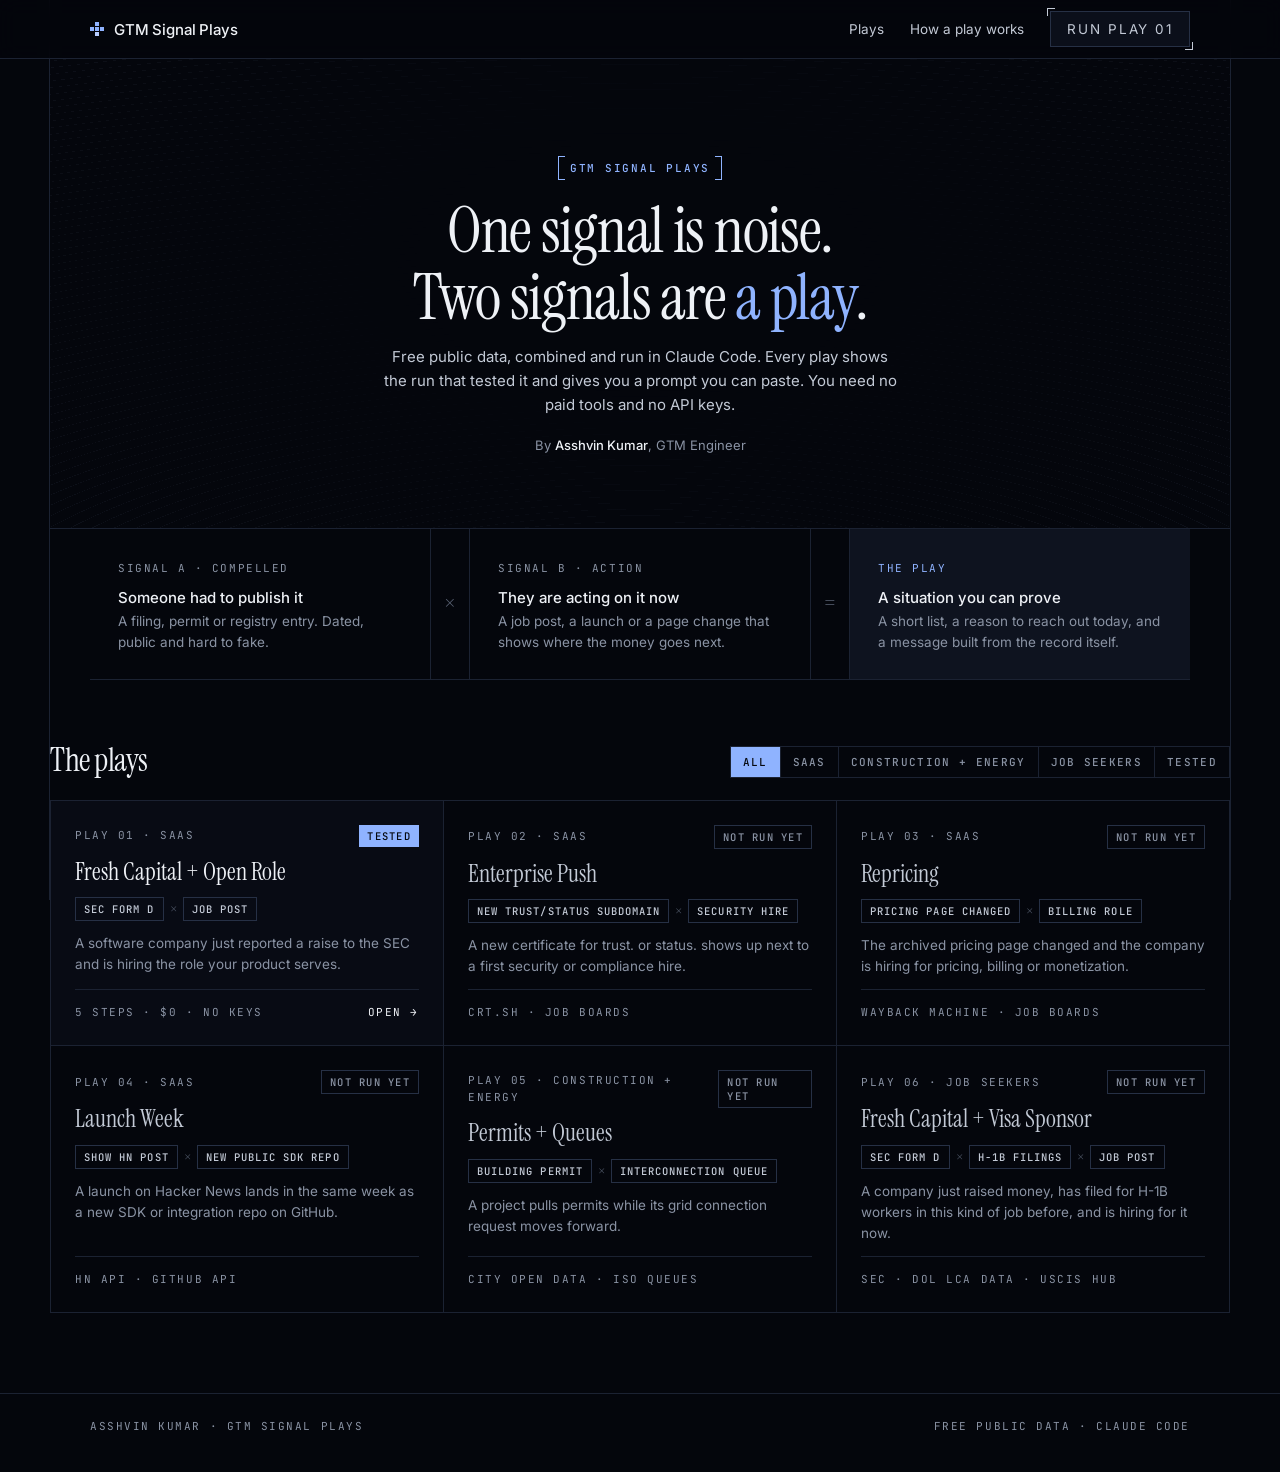
==== index.html @ 68082cbf "feat: GTM Signal Plays site with Play 01 Co-Authored-By: Claude Opus 5.5 <noreply@anthropic.com>" ====
<!doctype html>
<html lang="en">
<head>
<meta charset="utf-8">
<meta name="viewport" content="width=device-width, initial-scale=1">
<title>GTM Signal Plays · Asshvin Kumar</title>
<meta name="description" content="GTM plays built from two free public signals, run in Claude Code. Each play ships with the run that tested it and a prompt you can paste.">
<link rel="preconnect" href="https://fonts.googleapis.com">
<link rel="preconnect" href="https://fonts.gstatic.com" crossorigin>
<link href="https://fonts.googleapis.com/css2?family=Instrument+Serif:ital@0;1&family=Inter:wght@400;500;600&family=JetBrains+Mono:wght@500;600&display=swap" rel="stylesheet">
<link rel="stylesheet" href="assets/site.css">
</head>
<body>
<header class="nav">
  <div class="wrap">
    <a class="brand" href="./"><i></i>GTM Signal Plays</a>
    <nav aria-label="Main navigation"><a href="#plays">Plays</a><a href="#how">How a play works</a><a class="cta brackets" href="plays/01-fresh-capital-open-role/">Run Play 01</a></nav>
  </div>
</header>

<main>
  <section class="hero wrap" aria-labelledby="hero-title">
    <span class="bracket-tag rise">GTM SIGNAL PLAYS</span>
    <h1 class="display rise d1" id="hero-title">One signal is noise.<br>Two signals are <em>a play</em>.</h1>
    <p class="lede rise d2">Free public data, combined and run in Claude Code. Every play shows the run that tested it and gives you a prompt you can paste. You need no paid tools and no API keys.</p>
    <p class="byline rise d3">By <b>Asshvin Kumar</b>, GTM Engineer</p>
  </section>

  <section class="wrap" id="how" aria-label="How a play works">
    <div class="equation">
      <div class="eq-box"><span class="mono">Signal A · compelled</span><h3>Someone had to publish it</h3><p>A filing, permit or registry entry. Dated, public and hard to fake.</p></div>
      <div class="eq-op" aria-hidden="true">×</div>
      <div class="eq-box"><span class="mono">Signal B · action</span><h3>They are acting on it now</h3><p>A job post, a launch or a page change that shows where the money goes next.</p></div>
      <div class="eq-op" aria-hidden="true">=</div>
      <div class="eq-box play"><span class="mono">The play</span><h3>A situation you can prove</h3><p>A short list, a reason to reach out today, and a message built from the record itself.</p></div>
    </div>
  </section>

  <section class="sec wrap" id="plays" aria-labelledby="plays-title">
    <div class="sec-head">
      <h2 id="plays-title">The plays</h2>
      <div class="filters" role="group" aria-label="Filter plays">
        <button class="filter" aria-pressed="true" data-f="all">All</button>
        <button class="filter" aria-pressed="false" data-f="saas">SaaS</button>
        <button class="filter" aria-pressed="false" data-f="built">Construction + energy</button>
        <button class="filter" aria-pressed="false" data-f="jobs">Job seekers</button>
        <button class="filter" aria-pressed="false" data-f="ran">Tested</button>
      </div>
    </div>

    <div class="grid">
      <a class="play-card" href="plays/01-fresh-capital-open-role/" data-tags="saas ran jobs">
        <div class="top"><span class="mono">Play 01 · SaaS</span><span class="status ran">Tested</span></div>
        <h3>Fresh Capital + Open Role</h3>
        <div class="sig"><span>SEC Form D</span><b>×</b><span>Job post</span></div>
        <p>A software company just reported a raise to the SEC and is hiring the role your product serves.</p>
        <div class="card-foot"><span class="mono">5 steps · $0 · no keys</span><span class="mono" style="color:var(--ink)">Open →</span></div>
      </a>

      <div class="play-card queued" data-tags="saas">
        <div class="top"><span class="mono">Play 02 · SaaS</span><span class="status queued">Not run yet</span></div>
        <h3>Enterprise Push</h3>
        <div class="sig"><span>New trust/status subdomain</span><b>×</b><span>Security hire</span></div>
        <p>A new certificate for trust. or status. shows up next to a first security or compliance hire.</p>
        <div class="card-foot"><span class="mono">crt.sh · job boards</span></div>
      </div>

      <div class="play-card queued" data-tags="saas">
        <div class="top"><span class="mono">Play 03 · SaaS</span><span class="status queued">Not run yet</span></div>
        <h3>Repricing</h3>
        <div class="sig"><span>Pricing page changed</span><b>×</b><span>Billing role</span></div>
        <p>The archived pricing page changed and the company is hiring for pricing, billing or monetization.</p>
        <div class="card-foot"><span class="mono">Wayback Machine · job boards</span></div>
      </div>

      <div class="play-card queued" data-tags="saas">
        <div class="top"><span class="mono">Play 04 · SaaS</span><span class="status queued">Not run yet</span></div>
        <h3>Launch Week</h3>
        <div class="sig"><span>Show HN post</span><b>×</b><span>New public SDK repo</span></div>
        <p>A launch on Hacker News lands in the same week as a new SDK or integration repo on GitHub.</p>
        <div class="card-foot"><span class="mono">HN API · GitHub API</span></div>
      </div>

      <div class="play-card queued" data-tags="built">
        <div class="top"><span class="mono">Play 05 · Construction + energy</span><span class="status queued">Not run yet</span></div>
        <h3>Permits + Queues</h3>
        <div class="sig"><span>Building permit</span><b>×</b><span>Interconnection queue</span></div>
        <p>A project pulls permits while its grid connection request moves forward.</p>
        <div class="card-foot"><span class="mono">City open data · ISO queues</span></div>
      </div>

      <div class="play-card queued" data-tags="saas jobs">
        <div class="top"><span class="mono">Play 06 · Job seekers</span><span class="status queued">Not run yet</span></div>
        <h3>Fresh Capital + Visa Sponsor</h3>
        <div class="sig"><span>SEC Form D</span><b>×</b><span>H-1B filings</span><b>×</b><span>Job post</span></div>
        <p>A company just raised money, has filed for H-1B workers in this kind of job before, and is hiring for it now.</p>
        <div class="card-foot"><span class="mono">SEC · DOL LCA data · USCIS hub</span></div>
      </div>
    </div>
  </section>
</main>

<footer class="site">
  <div class="wrap"><span class="mono">Asshvin Kumar · GTM Signal Plays</span><span class="mono">Free public data · Claude Code</span></div>
</footer>

<script>
  const buttons = document.querySelectorAll('.filter');
  const cards = document.querySelectorAll('.play-card');
  buttons.forEach((b) => b.addEventListener('click', () => {
    buttons.forEach((x) => x.setAttribute('aria-pressed', String(x === b)));
    const f = b.dataset.f;
    cards.forEach((c) => { c.hidden = f !== 'all' && !c.dataset.tags.split(' ').includes(f); });
  }));
</script>
</body>
</html>
---- assets/site.css ----
/* GTM Signal Plays · Asshvin Kumar
   Dark navy system: framed column, thin borders, serif + light-blue accent, mono labels, bracket corners. */
:root {
  --bg: #04060c; --bg-2: #080b14; --panel: #0b0f1a; --panel-2: #0f1422;
  --line: #1b2232; --line-2: #263045;
  --ink: #eef1f6; --ink-2: #c3cad6; --muted: #8a93a4; --dim: #5d6678;
  --accent: #8fb3ff; --accent-2: #b7cdff; --accent-ink: #06090f; --accent-soft: rgba(143,179,255,.08);
  --ok: #7fd6b5;
  --serif: 'Instrument Serif', Georgia, serif;
  --sans: Inter, system-ui, -apple-system, sans-serif;
  --mono: 'JetBrains Mono', ui-monospace, Menlo, monospace;
  --ease: cubic-bezier(.16, 1, .3, 1);
  --frame: 1180px;
}
* { box-sizing: border-box; margin: 0; padding: 0; }
html { -webkit-text-size-adjust: 100%; scroll-behavior: smooth; }
body { background: var(--bg); color: var(--ink); font: 400 14.5px/1.6 var(--sans); -webkit-font-smoothing: antialiased; }
/* framed center column, like a page ruler */
body::before { content: ""; position: fixed; inset: 0; max-width: var(--frame); margin: 0 auto; pointer-events: none; z-index: 0;
  border-left: 1px solid var(--line); border-right: 1px solid var(--line); }
main, header, footer { position: relative; z-index: 1; }
a { color: inherit; }
img, video { display: block; max-width: 100%; }
.wrap { max-width: var(--frame); margin: 0 auto; padding: 0 40px; }
.mono { font-family: var(--mono); letter-spacing: .14em; text-transform: uppercase; font-size: 11px; color: var(--muted); }

/* corner brackets helper */
.brackets { position: relative; }
.brackets::before, .brackets::after { content: ""; position: absolute; width: 7px; height: 7px; border-color: var(--ink-2); border-style: solid; }
.brackets::before { top: -4px; left: -4px; border-width: 1px 0 0 1px; }
.brackets::after { bottom: -4px; right: -4px; border-width: 0 1px 1px 0; }

/* nav */
.nav { position: sticky; top: 0; z-index: 20; background: rgba(4,6,12,.82); backdrop-filter: blur(10px); border-bottom: 1px solid var(--line); }
.nav .wrap { display: flex; align-items: center; justify-content: space-between; height: 58px; }
.brand { display: flex; align-items: center; gap: 10px; text-decoration: none; font: 500 15px var(--sans); letter-spacing: -.01em; }
.brand i { width: 14px; height: 14px; display: grid; grid-template-columns: repeat(3, 1fr); gap: 1px; }
.brand i::before { content: ""; grid-column: 2; width: 4px; height: 4px; background: var(--accent); box-shadow: -5px 5px 0 var(--accent), 0 5px 0 var(--accent), 5px 5px 0 var(--accent), 0 10px 0 var(--accent-2); }
.nav nav { display: flex; align-items: center; gap: 26px; }
.nav nav a { font: 400 13.5px var(--sans); color: var(--ink-2); text-decoration: none; transition: color .2s; }
.nav nav a:hover { color: var(--ink); }
.cta { font: 500 11.5px var(--mono); letter-spacing: .14em; text-transform: uppercase; color: var(--ink); text-decoration: none;
  padding: 9px 16px; border: 1px solid var(--line-2); background: var(--panel); }
.cta:hover { border-color: var(--ink-2); }

/* hero */
.hero { position: relative; padding: 96px 40px 72px; text-align: center; overflow: hidden; border-bottom: 1px solid var(--line); }
.hero::before { content: ""; position: absolute; inset: -40% -10% 0; pointer-events: none; opacity: .9;
  background: repeating-radial-gradient(ellipse 120% 90% at 50% 120%, transparent 0 17px, rgba(160,180,220,.07) 17px 18px);
  -webkit-mask-image: radial-gradient(ellipse at 50% 60%, transparent 18%, #000 70%); mask-image: radial-gradient(ellipse at 50% 60%, transparent 18%, #000 70%); }
.hero > * { position: relative; }
.bracket-tag { display: inline-block; position: relative; padding: 5px 12px; font: 500 11px var(--mono); letter-spacing: .16em; color: var(--accent); text-transform: uppercase; }
.bracket-tag::before, .bracket-tag::after { content: ""; position: absolute; top: 0; bottom: 0; width: 6px; border: 1px solid var(--accent); }
.bracket-tag::before { left: 0; border-right: 0; }
.bracket-tag::after { right: 0; border-left: 0; }
h1.display { font: 400 clamp(38px, 5.2vw, 64px)/1.04 var(--serif); letter-spacing: -.02em; margin: 18px auto 14px; max-width: 760px; }
h1.display em, .play-head h1 em { font-style: normal; color: var(--accent); }
.lede { max-width: 520px; margin: 0 auto; color: var(--ink-2); font-size: 15px; }
.byline { margin-top: 18px; font-size: 13px; color: var(--muted); }
.byline b { color: var(--ink); font-weight: 500; }

/* signal x signal = play: one bordered strip, cells share borders */
.equation { display: grid; grid-template-columns: 1fr 40px 1fr 40px 1fr; border-bottom: 1px solid var(--line); }
.eq-box { padding: 26px 28px; }
.eq-box h3 { font: 500 15px var(--sans); margin: 10px 0 4px; }
.eq-box p { font-size: 13.5px; color: var(--muted); line-height: 1.55; }
.eq-box.play { background: var(--accent-soft); }
.eq-box.play .mono { color: var(--accent); }
.eq-op { display: grid; place-items: center; font: 400 22px var(--serif); color: var(--dim); border-left: 1px solid var(--line); border-right: 1px solid var(--line); }

/* sections */
.sec { padding: 64px 0 80px; }
.sec-head { display: flex; justify-content: space-between; align-items: end; gap: 20px; margin-bottom: 22px; flex-wrap: wrap; }
.sec-head h2 { font: 400 32px/1.05 var(--serif); letter-spacing: -.015em; }
.filters { display: flex; gap: 0; flex-wrap: wrap; border: 1px solid var(--line); }
.filter { font: 500 11px var(--mono); letter-spacing: .12em; text-transform: uppercase; padding: 8px 12px; border: 0; border-right: 1px solid var(--line);
  background: transparent; color: var(--muted); cursor: pointer; transition: color .2s, background .2s; }
.filter:last-child { border-right: 0; }
.filter:hover { color: var(--ink); }
.filter[aria-pressed="true"] { background: var(--accent); color: var(--accent-ink); }
.filter:focus-visible, .copy:focus-visible, .play-card:focus-visible, .expand:focus-visible, .close:focus-visible { outline: 1px solid var(--accent); outline-offset: 3px; }

/* play cards: one bordered grid */
.grid { display: grid; grid-template-columns: repeat(3, 1fr); border-top: 1px solid var(--line); border-left: 1px solid var(--line); }
.play-card { position: relative; display: flex; flex-direction: column; gap: 12px; padding: 24px; min-height: 236px; text-decoration: none;
  border-right: 1px solid var(--line); border-bottom: 1px solid var(--line); background: var(--bg-2); transition: background .3s var(--ease); }
a.play-card:hover { background: var(--panel-2); }
.play-card::before, .play-card::after { content: ""; position: absolute; width: 9px; height: 9px; opacity: 0; border-color: var(--accent); border-style: solid; transition: all .3s var(--ease); }
.play-card::before { top: 14px; left: 14px; border-width: 1px 0 0 1px; }
.play-card::after { bottom: 14px; right: 14px; border-width: 0 1px 1px 0; }
a.play-card:hover::before { opacity: 1; top: 8px; left: 8px; }
a.play-card:hover::after { opacity: 1; bottom: 8px; right: 8px; }
.play-card .top { display: flex; justify-content: space-between; align-items: center; }
.play-card h3 { font: 400 24px/1.1 var(--serif); }
.play-card p { font-size: 13.5px; color: var(--muted); line-height: 1.55; }
.sig { display: flex; gap: 6px; flex-wrap: wrap; align-items: center; }
.sig span { font: 500 10.5px var(--mono); letter-spacing: .1em; text-transform: uppercase; color: var(--ink-2); border: 1px solid var(--line-2); padding: 4px 8px; }
.sig b { font: 400 14px var(--serif); color: var(--dim); }
.card-foot { margin-top: auto; display: flex; justify-content: space-between; align-items: center; padding-top: 14px; border-top: 1px solid var(--line); }
.status { font: 500 10.5px var(--mono); letter-spacing: .12em; text-transform: uppercase; padding: 4px 8px; }
.status.ran { color: var(--accent-ink); background: var(--accent); }
.status.queued { color: var(--muted); border: 1px solid var(--line-2); }
.play-card.queued { background: var(--bg); }
.play-card.queued h3 { color: var(--ink-2); }
.play-card[hidden] { display: none; }

/* play page */
.play-head { position: relative; text-align: center; padding: 80px 40px 56px; overflow: hidden; border-bottom: 1px solid var(--line); }
.play-head::before { content: ""; position: absolute; inset: -40% -10% 0; pointer-events: none;
  background: repeating-radial-gradient(ellipse 120% 90% at 50% 120%, transparent 0 17px, rgba(160,180,220,.06) 17px 18px);
  -webkit-mask-image: radial-gradient(ellipse at 50% 60%, transparent 22%, #000 72%); mask-image: radial-gradient(ellipse at 50% 60%, transparent 22%, #000 72%); }
.play-head > * { position: relative; }
.play-head h1 { font: 400 clamp(34px, 4.6vw, 58px)/1.04 var(--serif); letter-spacing: -.02em; margin: 16px 0 14px; white-space: nowrap; }
.facts { display: inline-flex; flex-wrap: wrap; justify-content: center; margin: 26px auto 0; border: 1px solid var(--line); background: var(--bg-2); }
.facts span { padding: 9px 16px; font: 500 13px var(--sans); border-right: 1px solid var(--line); }
.facts span:last-child { border-right: 0; }
.facts span b { font: 500 10.5px var(--mono); letter-spacing: .12em; color: var(--muted); margin-right: 8px; }

.receipt2 { margin: 56px 0 64px; border: 1px solid var(--line); background: var(--bg-2); }
.receipt2 header { display: flex; justify-content: space-between; align-items: center; gap: 12px; flex-wrap: wrap; padding: 16px 24px; border-bottom: 1px solid var(--line); }
.receipt2 header .mono:first-child { color: var(--ink); }
.steps-row { display: grid; grid-template-columns: repeat(5, 1fr); }
.steps-row div { padding: 26px 24px 24px; border-right: 1px solid var(--line); }
.steps-row div:last-child { border-right: 0; background: var(--accent-soft); }
.steps-row strong { display: block; font: 400 42px/1 var(--serif); font-variant-numeric: tabular-nums; margin-bottom: 10px; }
.steps-row div:last-child strong { color: var(--accent); }
.steps-row span { display: block; font-size: 13px; color: var(--muted); line-height: 1.45; }
.receipt2 footer { padding: 14px 24px; border-top: 1px solid var(--line); font-size: 13px; color: var(--ink-2); }
.receipt2 footer b { color: var(--ok); font-weight: 500; }

.stage { display: flex; flex-direction: column; align-items: center; margin: 0 0 80px; }
.stage-frame { position: relative; width: min(400px, 100%); border: 1px solid var(--line-2); padding: 8px; background: var(--bg-2); }
.stage-frame video { width: 100%; height: auto; aspect-ratio: 9 / 16; background: var(--bg); cursor: zoom-in; }
.expand { position: absolute; top: 18px; right: 18px; font: 500 10.5px var(--mono); letter-spacing: .14em; text-transform: uppercase;
  background: rgba(4,6,12,.85); color: var(--ink); border: 1px solid var(--line-2); padding: 8px 11px; cursor: pointer; transition: border-color .2s; }
.expand:hover { border-color: var(--accent); }
.stage figcaption { margin-top: 14px; font-size: 12.5px; color: var(--muted); }

/* full-size viewer: the diagram at its real 1080px width, scroll to read */
dialog.lightbox { width: 100vw; height: 100vh; max-width: none; max-height: none; margin: 0; border: 0; padding: 0; background: rgba(4,6,12,.94); overflow: auto; }
dialog.lightbox::backdrop { background: rgba(4,6,12,.94); }
.lightbox-inner { width: min(1080px, 100%); margin: 0 auto; padding: 64px 0 48px; }
dialog.lightbox video { width: 100%; height: auto; display: block; border: 1px solid var(--line-2); background: var(--bg); }
.lightbox-bar { position: fixed; top: 0; left: 0; right: 0; display: flex; justify-content: space-between; align-items: center; padding: 12px 20px;
  background: rgba(4,6,12,.9); border-bottom: 1px solid var(--line); z-index: 2; }
.close { font: 500 10.5px var(--mono); letter-spacing: .14em; text-transform: uppercase; background: var(--accent); color: var(--accent-ink); border: 0; padding: 8px 12px; cursor: pointer; }

.simple { max-width: 680px; margin: 0 auto 72px; }
.simple h2 { font: 400 30px/1.1 var(--serif); letter-spacing: -.015em; margin-bottom: 14px; }
.simple > p { font-size: 15px; color: var(--ink-2); margin-bottom: 10px; }
.plain-steps { list-style: none; counter-reset: s; margin-top: 16px; border: 1px solid var(--line); }
.plain-steps li { counter-increment: s; display: grid; grid-template-columns: 34px 1fr; align-items: center; gap: 14px; padding: 13px 18px;
  font-size: 14.5px; color: var(--ink-2); border-bottom: 1px solid var(--line); background: var(--bg-2); }
.plain-steps li:last-child { border-bottom: 0; }
.plain-steps li::before { content: "0" counter(s); font: 500 11px var(--mono); letter-spacing: .1em; color: var(--accent); }
.proof { margin-top: 16px; border: 1px solid var(--line); }
.proof article { display: grid; grid-template-columns: 150px 1fr; gap: 16px; padding: 15px 18px; border-bottom: 1px solid var(--line); background: var(--bg-2); }
.proof article:last-child { border-bottom: 0; }
.proof h3 { font: 500 14px var(--sans); }
.proof h3 small { display: block; margin-top: 4px; }
.proof p { font-size: 13.5px; color: var(--ink-2); }
.proof q { color: var(--ink); }
.proof a { color: var(--accent); font-size: 12.5px; text-decoration: none; }
.oops { margin-top: 16px; border: 1px solid var(--line); }
.oops div { padding: 14px 18px; font-size: 14px; color: var(--ink-2); border-bottom: 1px solid var(--line); background: var(--bg-2); border-left: 2px solid var(--accent); }
.oops div:last-child { border-bottom: 0; }
.oops div b { display: block; color: var(--ink); font-weight: 500; margin-bottom: 2px; }

/* prompt block */
.prompt { border: 1px solid var(--line-2); background: #060910; margin: 4px 0 80px; }
.prompt-head { display: flex; justify-content: space-between; align-items: center; gap: 12px; padding: 10px 14px; border-bottom: 1px solid var(--line); }
.prompt-head .dots { display: flex; gap: 6px; }
.prompt-head .dots i { width: 8px; height: 8px; border-radius: 50%; background: var(--line-2); }
.copy { font: 500 10.5px var(--mono); letter-spacing: .14em; text-transform: uppercase; background: var(--accent); color: var(--accent-ink); border: 0; padding: 8px 12px; cursor: pointer; white-space: nowrap; }
.copy:hover { background: var(--accent-2); }
.prompt pre { padding: 18px 20px; overflow: auto; max-height: 420px; font: 400 12.5px/1.65 var(--mono); color: var(--ink-2); white-space: pre-wrap; }
.prompt-foot { padding: 11px 14px; border-top: 1px solid var(--line); font-size: 12.5px; color: var(--muted); }
.prompt-foot a { color: var(--accent); }

footer.site { border-top: 1px solid var(--line); padding: 24px 0 36px; }
footer.site .wrap { display: flex; justify-content: space-between; gap: 16px; flex-wrap: wrap; }

@media (prefers-reduced-motion: no-preference) {
  .rise { animation: rise .8s var(--ease) both; }
  .rise.d1 { animation-delay: .08s; } .rise.d2 { animation-delay: .16s; } .rise.d3 { animation-delay: .24s; }
  @keyframes rise { from { opacity: 0; transform: translateY(12px); } }
}
@media (max-width: 900px) {
  .wrap { padding: 0 20px; }
  .grid { grid-template-columns: 1fr 1fr; }
  .equation { grid-template-columns: 1fr; }
  .eq-op { border: 0; border-top: 1px solid var(--line); border-bottom: 1px solid var(--line); padding: 4px 0; }
  .play-head h1 { white-space: normal; }
  .steps-row { grid-template-columns: 1fr 1fr; }
  .steps-row div { border-bottom: 1px solid var(--line); }
  .steps-row div:nth-child(2n) { border-right: 0; }
  .steps-row div:last-child { grid-column: 1 / -1; }
  .proof article { grid-template-columns: 1fr; gap: 6px; }
}
@media (max-width: 600px) {
  .grid { grid-template-columns: 1fr; }
  .nav nav a:not(.cta) { display: none; }
  .hero { padding: 64px 20px 48px; }
  .play-head { padding: 56px 20px 40px; }
  .facts span { border-right: 0; border-bottom: 1px solid var(--line); width: 50%; }
}

/* roles found in the run */
.simple.wide { max-width: 860px; }
.role-filters { margin: 18px 0 0; border-bottom: 0; }
.roles { border: 1px solid var(--line); }
.role { display: grid; grid-template-columns: 1.4fr 1.1fr 1fr 64px; align-items: center; gap: 14px; padding: 13px 18px;
  text-decoration: none; border-bottom: 1px solid var(--line); background: var(--bg-2); transition: background .2s; }
.role:last-child { border-bottom: 0; }
.role:hover { background: var(--panel-2); }
.role:hover .role-go { color: var(--accent); }
.role-t { font: 500 14px var(--sans); color: var(--ink); }
.role-c { font-size: 13px; color: var(--ink-2); }
.role-m { font-size: 10.5px; color: var(--muted); letter-spacing: .08em; }
.role-go { font-size: 10.5px; text-align: right; color: var(--muted); }
.roles-note { margin-top: 10px; font-size: 10.5px; }

/* prompt tabs */
.tabs { display: flex; border: 1px solid var(--line); }
.tab { font: 500 10.5px var(--mono); letter-spacing: .12em; text-transform: uppercase; padding: 7px 12px; background: transparent;
  color: var(--muted); border: 0; border-right: 1px solid var(--line); cursor: pointer; }
.tab:last-child { border-right: 0; }
.tab[aria-selected="true"] { background: var(--panel-2); color: var(--ink); }
.tab:focus-visible { outline: 1px solid var(--accent); outline-offset: 2px; }

@media (max-width: 760px) {
  .role { grid-template-columns: 1fr auto; gap: 4px 12px; }
  .role-c, .role-m { grid-column: 1; }
  .role-go { grid-row: 1; grid-column: 2; }
}
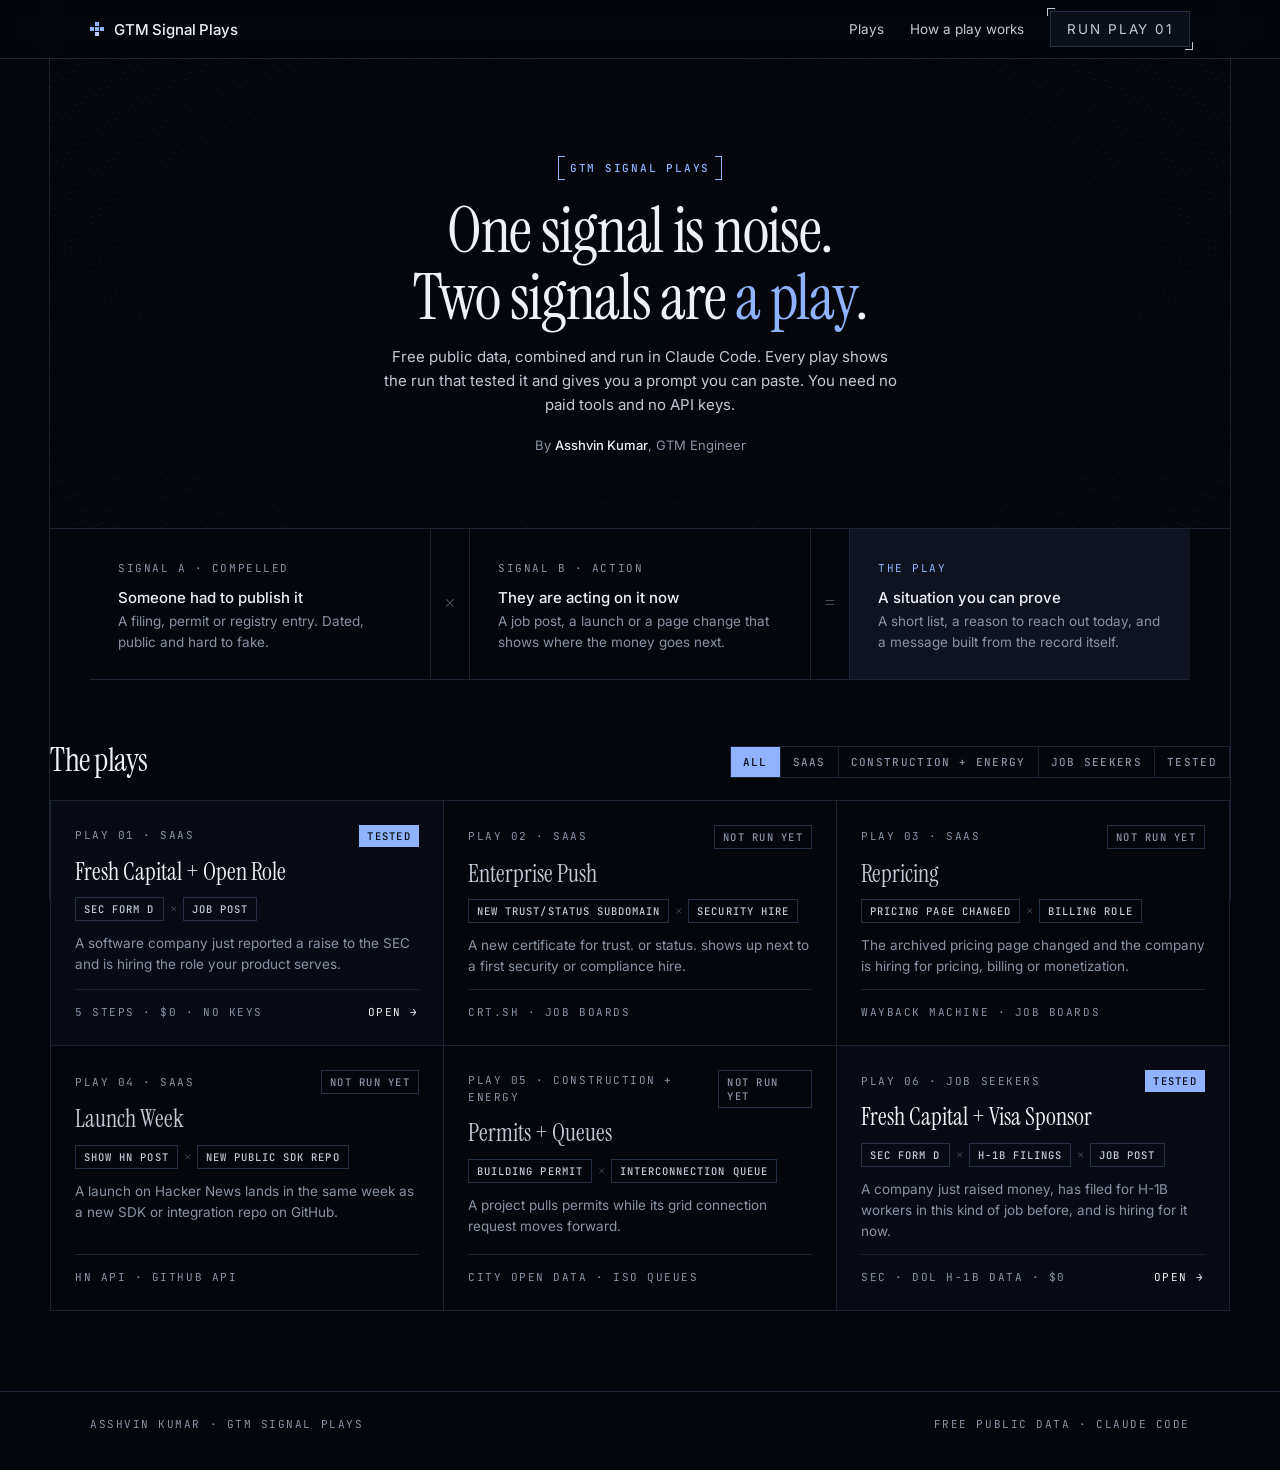
==== commit 47c16bb3: "feat: publish Play 06, Fresh Capital + Visa Sponsor (tested 2026-11-11) Co-Authored-By: Claude Opus " ====
--- a/index.html
+++ b/index.html
@@ -2,6 +2,13 @@
 <html lang="en">
 <head>
 <meta charset="utf-8">
+<!-- Google Tag Manager -->
+<script>(function(w,d,s,l,i){w[l]=w[l]||[];w[l].push({'gtm.start':
+new Date().getTime(),event:'gtm.js'});var f=d.getElementsByTagName(s)[0],
+j=d.createElement(s),dl=l!='dataLayer'?'&l='+l:'';j.async=true;j.src=
+'https://www.googletagmanager.com/gtm.js?id='+i+dl;f.parentNode.insertBefore(j,f);
+})(window,document,'script','dataLayer','GTM-PZ93NR5M');</script>
+<!-- End Google Tag Manager -->
 <meta name="viewport" content="width=device-width, initial-scale=1">
 <title>GTM Signal Plays · Asshvin Kumar</title>
 <meta name="description" content="GTM plays built from two free public signals, run in Claude Code. Each play ships with the run that tested it and a prompt you can paste.">
@@ -11,6 +18,10 @@
 <link rel="stylesheet" href="assets/site.css">
 </head>
 <body>
+<!-- Google Tag Manager (noscript) -->
+<noscript><iframe src="https://www.googletagmanager.com/ns.html?id=GTM-PZ93NR5M"
+height="0" width="0" style="display:none;visibility:hidden"></iframe></noscript>
+<!-- End Google Tag Manager (noscript) -->
 <header class="nav">
   <div class="wrap">
     <a class="brand" href="./"><i></i>GTM Signal Plays</a>
@@ -89,13 +100,13 @@
         <div class="card-foot"><span class="mono">City open data · ISO queues</span></div>
       </div>
 
-      <div class="play-card queued" data-tags="saas jobs">
-        <div class="top"><span class="mono">Play 06 · Job seekers</span><span class="status queued">Not run yet</span></div>
+      <a class="play-card" href="plays/06-fresh-capital-visa-sponsor/" data-tags="saas jobs ran">
+        <div class="top"><span class="mono">Play 06 · Job seekers</span><span class="status ran">Tested</span></div>
         <h3>Fresh Capital + Visa Sponsor</h3>
         <div class="sig"><span>SEC Form D</span><b>×</b><span>H-1B filings</span><b>×</b><span>Job post</span></div>
         <p>A company just raised money, has filed for H-1B workers in this kind of job before, and is hiring for it now.</p>
-        <div class="card-foot"><span class="mono">SEC · DOL LCA data · USCIS hub</span></div>
-      </div>
+        <div class="card-foot"><span class="mono">SEC · DOL H-1B data · $0</span><span class="mono" style="color:var(--ink)">Open →</span></div>
+      </a>
     </div>
   </section>
 </main>
@@ -113,5 +124,6 @@
     cards.forEach((c) => { c.hidden = f !== 'all' && !c.dataset.tags.split(' ').includes(f); });
   }));
 </script>
+<script src="assets/track.js" defer></script>
 </body>
 </html>
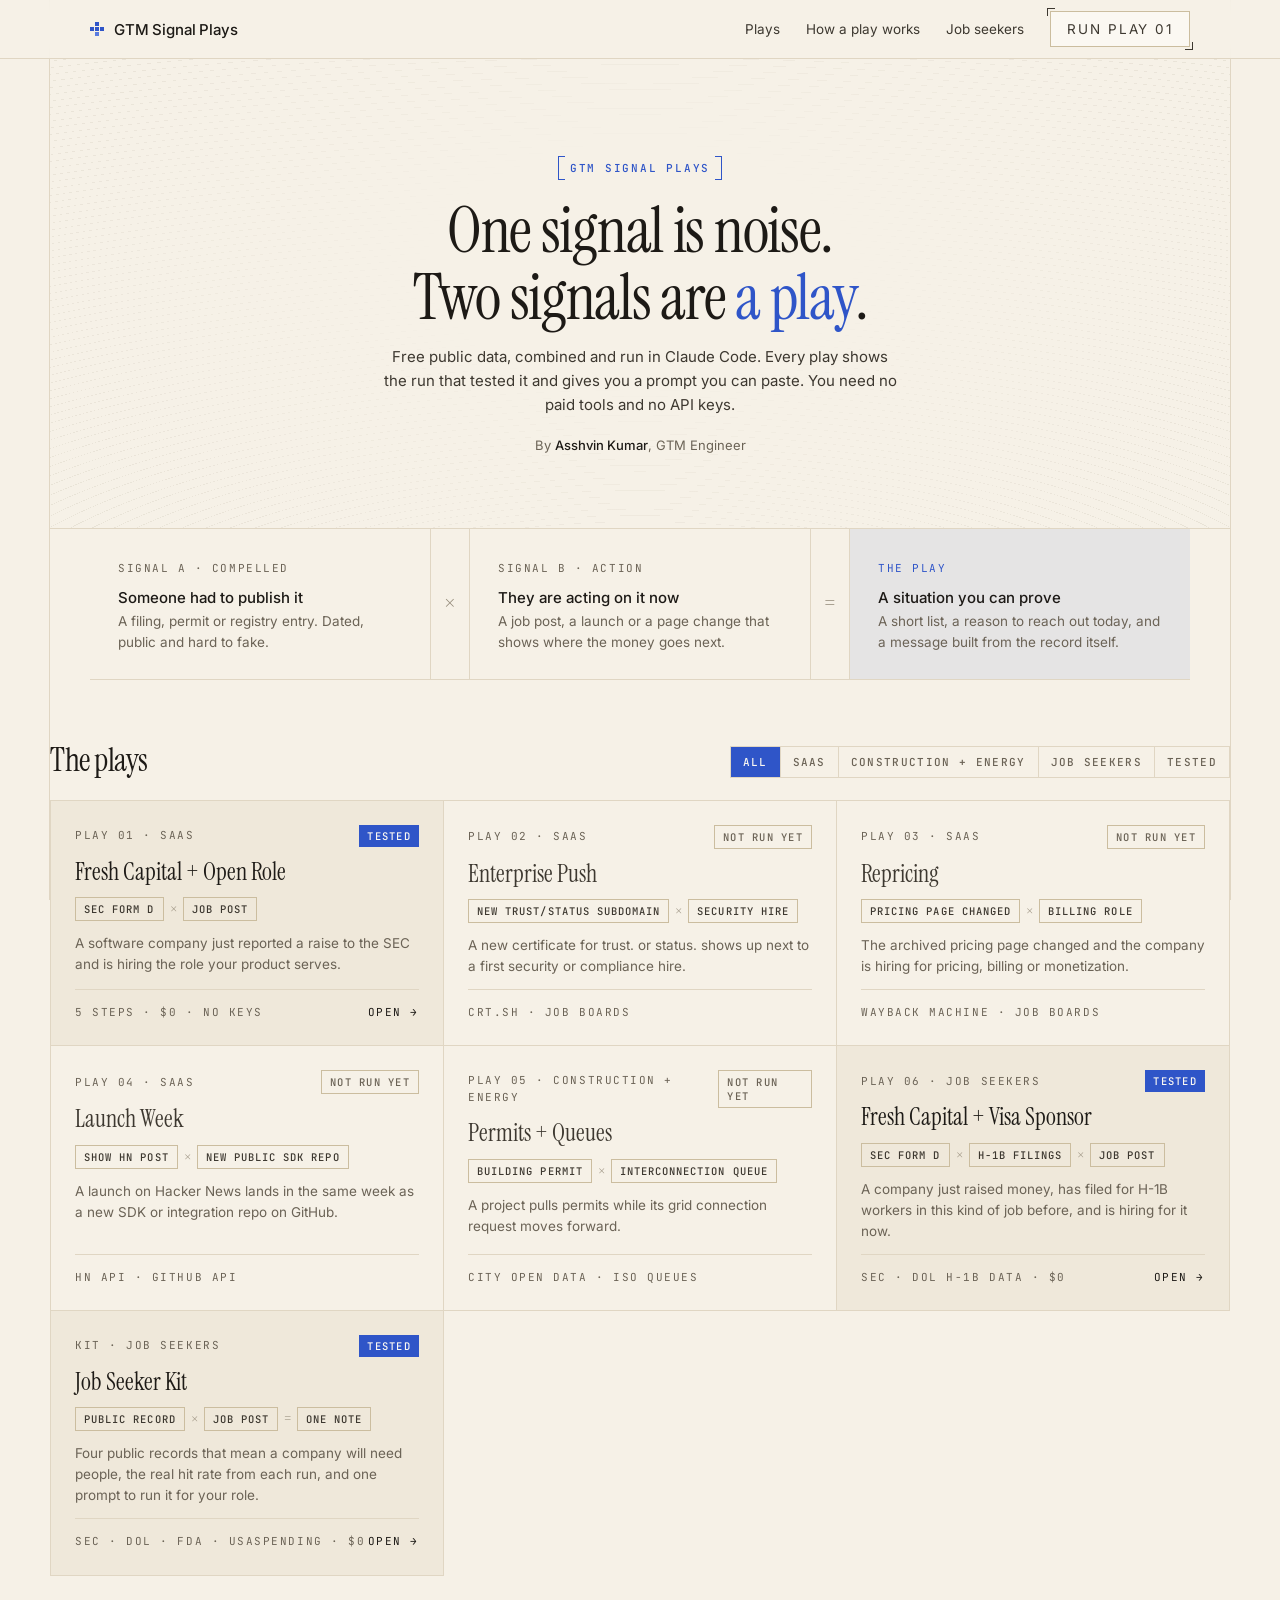
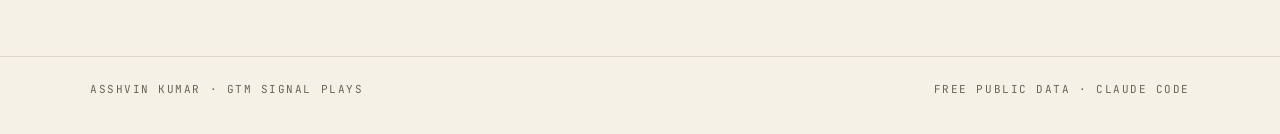
==== commit 044ac830: "feat: job seeker kit page and warm beige theme Co-Authored-By: Claude Opus 5.5 <noreply@anthropic.co" ====
--- a/index.html
+++ b/index.html
@@ -25,7 +25,7 @@
 <header class="nav">
   <div class="wrap">
     <a class="brand" href="./"><i></i>GTM Signal Plays</a>
-    <nav aria-label="Main navigation"><a href="#plays">Plays</a><a href="#how">How a play works</a><a class="cta brackets" href="plays/01-fresh-capital-open-role/">Run Play 01</a></nav>
+    <nav aria-label="Main navigation"><a href="#plays">Plays</a><a href="#how">How a play works</a><a href="job-seekers/">Job seekers</a><a class="cta brackets" href="plays/01-fresh-capital-open-role/">Run Play 01</a></nav>
   </div>
 </header>
 
@@ -107,6 +107,14 @@
         <p>A company just raised money, has filed for H-1B workers in this kind of job before, and is hiring for it now.</p>
         <div class="card-foot"><span class="mono">SEC · DOL H-1B data · $0</span><span class="mono" style="color:var(--ink)">Open →</span></div>
       </a>
+
+      <a class="play-card" href="job-seekers/" data-tags="jobs ran">
+        <div class="top"><span class="mono">Kit · Job seekers</span><span class="status ran">Tested</span></div>
+        <h3>Job Seeker Kit</h3>
+        <div class="sig"><span>Public record</span><b>×</b><span>Job post</span><b>=</b><span>One note</span></div>
+        <p>Four public records that mean a company will need people, the real hit rate from each run, and one prompt to run it for your role.</p>
+        <div class="card-foot"><span class="mono">SEC · DOL · FDA · USAspending · $0</span><span class="mono" style="color:var(--ink)">Open →</span></div>
+      </a>
     </div>
   </section>
 </main>
--- a/assets/site.css
+++ b/assets/site.css
@@ -1,11 +1,11 @@
 /* GTM Signal Plays · Asshvin Kumar
-   Dark navy system: framed column, thin borders, serif + light-blue accent, mono labels, bracket corners. */
+   Warm paper system: framed column, thin borders, serif + light-blue accent, mono labels, bracket corners. */
 :root {
-  --bg: #04060c; --bg-2: #080b14; --panel: #0b0f1a; --panel-2: #0f1422;
-  --line: #1b2232; --line-2: #263045;
-  --ink: #eef1f6; --ink-2: #c3cad6; --muted: #8a93a4; --dim: #5d6678;
-  --accent: #8fb3ff; --accent-2: #b7cdff; --accent-ink: #06090f; --accent-soft: rgba(143,179,255,.08);
-  --ok: #7fd6b5;
+  --bg: #f6f1e7; --bg-2: #efe8da; --panel: #fbf8f2; --panel-2: #f2ecdf;
+  --line: #e0d6c3; --line-2: #cbbd9f;
+  --ink: #1d1a16; --ink-2: #3d3830; --muted: #6b6356; --dim: #8f8574;
+  --accent: #2f55c8; --accent-2: #5a7ce0; --accent-ink: #fbf8f2; --accent-soft: rgba(47,85,200,.08);
+  --ok: #2e7d5b;
   --serif: 'Instrument Serif', Georgia, serif;
   --sans: Inter, system-ui, -apple-system, sans-serif;
   --mono: 'JetBrains Mono', ui-monospace, Menlo, monospace;
@@ -31,7 +31,7 @@
 .brackets::after { bottom: -4px; right: -4px; border-width: 0 1px 1px 0; }
 
 /* nav */
-.nav { position: sticky; top: 0; z-index: 20; background: rgba(4,6,12,.82); backdrop-filter: blur(10px); border-bottom: 1px solid var(--line); }
+.nav { position: sticky; top: 0; z-index: 20; background: rgba(246,241,231,.86); backdrop-filter: blur(10px); border-bottom: 1px solid var(--line); }
 .nav .wrap { display: flex; align-items: center; justify-content: space-between; height: 58px; }
 .brand { display: flex; align-items: center; gap: 10px; text-decoration: none; font: 500 15px var(--sans); letter-spacing: -.01em; }
 .brand i { width: 14px; height: 14px; display: grid; grid-template-columns: repeat(3, 1fr); gap: 1px; }
@@ -46,7 +46,7 @@
 /* hero */
 .hero { position: relative; padding: 96px 40px 72px; text-align: center; overflow: hidden; border-bottom: 1px solid var(--line); }
 .hero::before { content: ""; position: absolute; inset: -40% -10% 0; pointer-events: none; opacity: .9;
-  background: repeating-radial-gradient(ellipse 120% 90% at 50% 120%, transparent 0 17px, rgba(160,180,220,.07) 17px 18px);
+  background: repeating-radial-gradient(ellipse 120% 90% at 50% 120%, transparent 0 17px, rgba(80,64,36,.09) 17px 18px);
   -webkit-mask-image: radial-gradient(ellipse at 50% 60%, transparent 18%, #000 70%); mask-image: radial-gradient(ellipse at 50% 60%, transparent 18%, #000 70%); }
 .hero > * { position: relative; }
 .bracket-tag { display: inline-block; position: relative; padding: 5px 12px; font: 500 11px var(--mono); letter-spacing: .16em; color: var(--accent); text-transform: uppercase; }
@@ -107,7 +107,7 @@
 /* play page */
 .play-head { position: relative; text-align: center; padding: 80px 40px 56px; overflow: hidden; border-bottom: 1px solid var(--line); }
 .play-head::before { content: ""; position: absolute; inset: -40% -10% 0; pointer-events: none;
-  background: repeating-radial-gradient(ellipse 120% 90% at 50% 120%, transparent 0 17px, rgba(160,180,220,.06) 17px 18px);
+  background: repeating-radial-gradient(ellipse 120% 90% at 50% 120%, transparent 0 17px, rgba(80,64,36,.08) 17px 18px);
   -webkit-mask-image: radial-gradient(ellipse at 50% 60%, transparent 22%, #000 72%); mask-image: radial-gradient(ellipse at 50% 60%, transparent 22%, #000 72%); }
 .play-head > * { position: relative; }
 .play-head h1 { font: 400 clamp(34px, 4.6vw, 58px)/1.04 var(--serif); letter-spacing: -.02em; margin: 16px 0 14px; white-space: nowrap; }
@@ -132,17 +132,17 @@
 .stage-frame { position: relative; width: min(400px, 100%); border: 1px solid var(--line-2); padding: 8px; background: var(--bg-2); }
 .stage-frame video { width: 100%; height: auto; aspect-ratio: 9 / 16; background: var(--bg); cursor: zoom-in; }
 .expand { position: absolute; top: 18px; right: 18px; font: 500 10.5px var(--mono); letter-spacing: .14em; text-transform: uppercase;
-  background: rgba(4,6,12,.85); color: var(--ink); border: 1px solid var(--line-2); padding: 8px 11px; cursor: pointer; transition: border-color .2s; }
+  background: rgba(251,248,242,.9); color: var(--ink); border: 1px solid var(--line-2); padding: 8px 11px; cursor: pointer; transition: border-color .2s; }
 .expand:hover { border-color: var(--accent); }
 .stage figcaption { margin-top: 14px; font-size: 12.5px; color: var(--muted); }
 
 /* full-size viewer: the diagram at its real 1080px width, scroll to read */
-dialog.lightbox { width: 100vw; height: 100vh; max-width: none; max-height: none; margin: 0; border: 0; padding: 0; background: rgba(4,6,12,.94); overflow: auto; }
-dialog.lightbox::backdrop { background: rgba(4,6,12,.94); }
+dialog.lightbox { width: 100vw; height: 100vh; max-width: none; max-height: none; margin: 0; border: 0; padding: 0; background: rgba(246,241,231,.97); overflow: auto; }
+dialog.lightbox::backdrop { background: rgba(246,241,231,.97); }
 .lightbox-inner { width: min(1080px, 100%); margin: 0 auto; padding: 64px 0 48px; }
 dialog.lightbox video { width: 100%; height: auto; display: block; border: 1px solid var(--line-2); background: var(--bg); }
 .lightbox-bar { position: fixed; top: 0; left: 0; right: 0; display: flex; justify-content: space-between; align-items: center; padding: 12px 20px;
-  background: rgba(4,6,12,.9); border-bottom: 1px solid var(--line); z-index: 2; }
+  background: rgba(246,241,231,.94); border-bottom: 1px solid var(--line); z-index: 2; }
 .close { font: 500 10.5px var(--mono); letter-spacing: .14em; text-transform: uppercase; background: var(--accent); color: var(--accent-ink); border: 0; padding: 8px 12px; cursor: pointer; }
 
 .simple { max-width: 680px; margin: 0 auto 72px; }
@@ -167,7 +167,7 @@
 .oops div b { display: block; color: var(--ink); font-weight: 500; margin-bottom: 2px; }
 
 /* prompt block */
-.prompt { border: 1px solid var(--line-2); background: #060910; margin: 4px 0 80px; }
+.prompt { border: 1px solid var(--line-2); background: var(--panel); margin: 4px 0 80px; }
 .prompt-head { display: flex; justify-content: space-between; align-items: center; gap: 12px; padding: 10px 14px; border-bottom: 1px solid var(--line); }
 .prompt-head .dots { display: flex; gap: 6px; }
 .prompt-head .dots i { width: 8px; height: 8px; border-radius: 50%; background: var(--line-2); }
